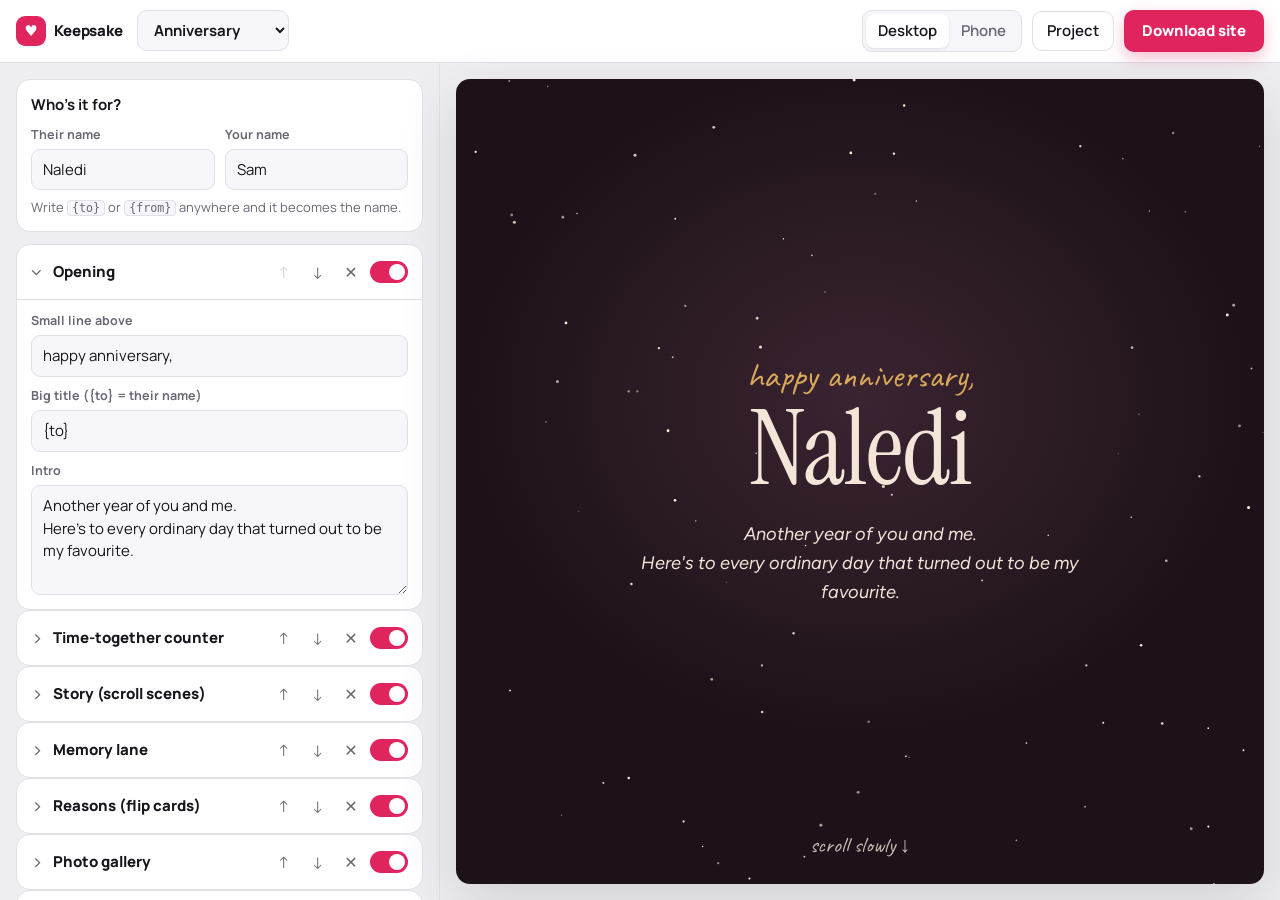
==== builder.html @ 091b1d38 "Keepsake: six love-page templates, live builder and one-file download Co-Authored-By: Claude Opus 5." ====
<!doctype html>
<html lang="en">
<head>
  <meta charset="utf-8">
  <meta name="viewport" content="width=device-width, initial-scale=1">
  <title>Keepsake Builder</title>
  <link rel="preconnect" href="https://fonts.googleapis.com">
  <link rel="preconnect" href="https://fonts.gstatic.com" crossorigin>
  <link href="https://fonts.googleapis.com/css2?family=Manrope:wght@400..800&family=Gochi+Hand&display=swap" rel="stylesheet">
  <link rel="stylesheet" href="builder.css">
</head>
<body>
  <header class="bar">
    <a class="brand" href="index.html" aria-label="All templates"><span class="brand-mark">♥</span><span class="brand-name">Keepsake</span></a>
    <label class="tpl-pick">
      <span class="sr">Template</span>
      <select id="tpl"></select>
    </label>
    <div class="bar-actions">
      <div class="seg" role="group" aria-label="Preview size">
        <button type="button" data-view="desktop" aria-pressed="true">Desktop</button>
        <button type="button" data-view="phone" aria-pressed="false">Phone</button>
      </div>
      <details class="more">
        <summary>Project</summary>
        <div class="menu">
          <button type="button" id="save-json">Save project file</button>
          <label class="menu-file">Open project file<input type="file" id="load-json" accept="application/json,.json"></label>
          <button type="button" id="reset">Start this template over</button>
        </div>
      </details>
      <button class="primary" type="button" id="download">Download site</button>
    </div>
  </header>

  <div class="tabs" role="tablist">
    <button type="button" role="tab" aria-selected="true" data-tab="edit">Edit</button>
    <button type="button" role="tab" aria-selected="false" data-tab="preview">Preview</button>
  </div>

  <main class="work" data-tab="edit">
    <section class="panel" aria-label="Edit content">
      <div class="card who">
        <h2>Who's it for?</h2>
        <div class="row2">
          <label class="f"><span>Their name</span><input type="text" id="to" autocomplete="off"></label>
          <label class="f"><span>Your name</span><input type="text" id="from" autocomplete="off"></label>
        </div>
        <p class="hint">Write <code>{to}</code> or <code>{from}</code> anywhere and it becomes the name.</p>
      </div>
      <div id="sections"></div>
      <div class="card add">
        <label class="f"><span>Add a section</span>
          <span class="add-row"><select id="add-type"></select><button type="button" id="add-btn">Add</button></span>
        </label>
      </div>
      <p class="saved hint" id="saved" aria-live="polite"></p>
    </section>

    <section class="stage" aria-label="Live preview">
      <div class="frame-wrap" data-view="desktop">
        <iframe id="preview" title="Live preview" src="about:blank"></iframe>
      </div>
    </section>
  </main>

  <div class="toast" id="toast" role="status" aria-live="polite"></div>

  <script src="engine/templates.js"></script>
  <script src="builder.js"></script>
</body>
</html>
---- builder.css ----
:root {
  --bg: #EEEDF2; --panel: #FFFFFF; --ink: #17161C; --muted: #6A6875; --line: #E1DFE8;
  --brand: #E0245E; --brand-ink: #FFFFFF; --soft: #F7F6FA;
  --ui: "Manrope", system-ui, sans-serif; --hand: "Gochi Hand", cursive;
}
*, *::before, *::after { box-sizing: border-box; }
html, body { height: 100%; }
body { margin: 0; background: var(--bg); color: var(--ink); font-family: var(--ui); font-size: 15px; line-height: 1.45; display: flex; flex-direction: column; }
button, input, select, textarea { font: inherit; color: inherit; }
:focus-visible { outline: 2px solid var(--brand); outline-offset: 2px; }
.sr { position: absolute; width: 1px; height: 1px; overflow: hidden; clip: rect(0 0 0 0); }
code { background: var(--soft); border: 1px solid var(--line); border-radius: 4px; padding: 0 4px; font-size: .9em; }

/* top bar */
.bar { display: flex; align-items: center; gap: 14px; padding: 10px 16px; background: var(--panel); border-bottom: 1px solid var(--line); flex-wrap: wrap; }
.brand { display: flex; align-items: center; gap: 8px; text-decoration: none; color: var(--ink); font-weight: 800; letter-spacing: -.01em; }
.brand-mark { width: 30px; height: 30px; display: grid; place-items: center; border-radius: 9px; background: var(--brand); color: #fff; font-size: 15px; }
.tpl-pick select { padding: 8px 32px 8px 12px; border-radius: 10px; border: 1px solid var(--line); background: var(--soft); font-weight: 700; }
.bar-actions { margin-left: auto; display: flex; align-items: center; gap: 10px; }
.seg { display: inline-flex; background: var(--soft); border: 1px solid var(--line); border-radius: 10px; padding: 3px; }
.seg button { border: 0; background: none; padding: 6px 12px; border-radius: 8px; cursor: pointer; font-weight: 600; color: var(--muted); }
.seg button[aria-pressed="true"] { background: var(--panel); color: var(--ink); box-shadow: 0 1px 3px rgba(0,0,0,.1); }
.more { position: relative; }
.more summary { list-style: none; cursor: pointer; padding: 8px 14px; border-radius: 10px; border: 1px solid var(--line); font-weight: 600; }
.more summary::-webkit-details-marker { display: none; }
.menu { position: absolute; right: 0; top: calc(100% + 6px); z-index: 20; background: var(--panel); border: 1px solid var(--line); border-radius: 12px; box-shadow: 0 16px 40px rgba(0,0,0,.14); padding: 6px; min-width: 220px; display: grid; }
.menu button, .menu-file { text-align: left; border: 0; background: none; padding: 10px 12px; border-radius: 8px; cursor: pointer; font-weight: 600; }
.menu button:hover, .menu-file:hover { background: var(--soft); }
.menu-file input { display: none; }
.primary { border: 0; background: var(--brand); color: var(--brand-ink); padding: 10px 18px; border-radius: 10px; font-weight: 800; cursor: pointer; box-shadow: 0 6px 16px rgba(224,36,94,.28); }
.primary:disabled { opacity: .6; cursor: progress; }

.tabs { display: none; }

/* work area */
.work { flex: 1; min-height: 0; display: grid; grid-template-columns: minmax(340px, 440px) 1fr; }
.panel { overflow-y: auto; padding: 16px; display: flex; flex-direction: column; gap: 12px; border-right: 1px solid var(--line); }
.stage { min-height: 0; display: grid; place-items: stretch; padding: 16px; }
.frame-wrap { height: 100%; width: 100%; margin: 0 auto; background: #fff; border-radius: 14px; overflow: hidden; box-shadow: 0 20px 60px rgba(0,0,0,.12); transition: width .35s ease; }
.frame-wrap[data-view="phone"] { width: 390px; max-width: 100%; border-radius: 32px; border: 10px solid #17161C; }
iframe { width: 100%; height: 100%; border: 0; display: block; }

/* cards & fields */
.card { background: var(--panel); border: 1px solid var(--line); border-radius: 14px; padding: 14px; }
.card h2 { font-size: 15px; margin: 0 0 10px; }
.hint { color: var(--muted); font-size: 13px; margin: 8px 0 0; }
.row2 { display: grid; grid-template-columns: 1fr 1fr; gap: 10px; }
.f { display: grid; gap: 5px; margin-top: 10px; }
.f:first-child { margin-top: 0; }
.row2 .f { margin-top: 0; }
.f > span { font-size: 12.5px; font-weight: 700; color: var(--muted); }
.f input[type="text"], .f input[type="number"], .f input[type="datetime-local"], .f textarea, .f select {
  width: 100%; padding: 9px 11px; border-radius: 9px; border: 1px solid var(--line); background: var(--soft);
}
.f textarea { resize: vertical; min-height: 84px; line-height: 1.5; }
.f input:focus, .f textarea:focus, .f select:focus { background: #fff; border-color: var(--brand); outline: none; }

.sec-card { padding: 0; overflow: hidden; }
.sec-card > summary { list-style: none; display: flex; align-items: center; gap: 10px; padding: 12px 14px; cursor: pointer; }
.sec-card > summary::-webkit-details-marker { display: none; }
.sec-card > summary::before { content: "›"; font-size: 20px; line-height: 1; color: var(--muted); transition: transform .2s ease; }
.sec-card[open] > summary::before { transform: rotate(90deg); }
.sec-name { font-weight: 800; flex: 1; }
.sec-card.off .sec-name { color: var(--muted); text-decoration: line-through; }
.sec-tools { display: flex; align-items: center; gap: 4px; }
.icon { border: 0; background: none; width: 30px; height: 30px; border-radius: 8px; cursor: pointer; color: var(--muted); font-size: 16px; }
.icon:hover { background: var(--soft); color: var(--ink); }
.icon:disabled { opacity: .3; cursor: default; }
.switch { position: relative; width: 38px; height: 22px; flex: 0 0 auto; }
.switch input { position: absolute; inset: 0; opacity: 0; cursor: pointer; margin: 0; }
.switch span { position: absolute; inset: 0; border-radius: 22px; background: #CFCBD8; transition: background .2s ease; pointer-events: none; }
.switch span::after { content: ""; position: absolute; top: 3px; left: 3px; width: 16px; height: 16px; border-radius: 50%; background: #fff; transition: transform .2s ease; }
.switch input:checked + span { background: var(--brand); }
.switch input:checked + span::after { transform: translateX(16px); }
.switch input:focus-visible + span { outline: 2px solid var(--brand); outline-offset: 2px; }
.sec-body { padding: 0 14px 14px; border-top: 1px solid var(--line); padding-top: 12px; }

.items { display: grid; gap: 10px; margin-top: 10px; }
.item { border: 1px dashed var(--line); border-radius: 12px; padding: 12px; background: var(--soft); position: relative; }
.item-head { display: flex; justify-content: space-between; align-items: center; font-size: 12.5px; font-weight: 800; color: var(--muted); margin-bottom: 4px; }
.item .f input, .item .f textarea { background: #fff; }
.ghost-btn { border: 1px dashed var(--line); background: none; border-radius: 10px; padding: 9px; font-weight: 700; cursor: pointer; color: var(--muted); width: 100%; }
.ghost-btn:hover { border-color: var(--brand); color: var(--brand); }

.img-pick { display: flex; align-items: center; gap: 10px; }
.thumb { width: 64px; height: 64px; border-radius: 10px; object-fit: cover; background: repeating-linear-gradient(45deg, #ECEAF1 0 8px, #F6F5F9 8px 16px); border: 1px solid var(--line); flex: 0 0 auto; }
.file-btn { position: relative; overflow: hidden; display: inline-flex; align-items: center; padding: 8px 12px; border-radius: 9px; border: 1px solid var(--line); background: #fff; font-weight: 700; cursor: pointer; }
.file-btn input { position: absolute; inset: 0; opacity: 0; cursor: pointer; }
.link-btn { border: 0; background: none; color: var(--muted); text-decoration: underline; cursor: pointer; padding: 4px; }
.thumbs { display: grid; grid-template-columns: repeat(auto-fill, minmax(70px, 1fr)); gap: 8px; margin-top: 4px; }
.thumbs .t { position: relative; }
.thumbs .t img { width: 100%; aspect-ratio: 1; object-fit: cover; border-radius: 9px; display: block; }
.thumbs .t button { position: absolute; top: 3px; right: 3px; width: 22px; height: 22px; border-radius: 50%; border: 0; background: rgba(0,0,0,.6); color: #fff; cursor: pointer; line-height: 1; }
.thumbs .file-btn { justify-content: center; aspect-ratio: 1; border-style: dashed; color: var(--muted); font-size: 12px; text-align: center; padding: 4px; }

.add-row { display: flex; gap: 8px; }
.add-row select { flex: 1; }
.add-row button { border: 0; background: var(--ink); color: #fff; border-radius: 9px; padding: 0 16px; font-weight: 700; cursor: pointer; }

.toast { position: fixed; left: 50%; bottom: 22px; transform: translate(-50%, 20px); background: var(--ink); color: #fff; padding: 12px 18px; border-radius: 12px; font-weight: 600; opacity: 0; transition: opacity .3s ease, transform .3s ease; pointer-events: none; z-index: 40; max-width: calc(100vw - 32px); }
.toast.show { opacity: 1; transform: translate(-50%, 0); }

@media (max-width: 860px) {
  .bar { gap: 8px; }
  .seg { display: none; }
  .brand-name { display: none; }
  .tabs { display: grid; grid-template-columns: 1fr 1fr; background: var(--panel); border-bottom: 1px solid var(--line); }
  .tabs button { border: 0; background: none; padding: 10px; font-weight: 700; color: var(--muted); border-bottom: 2px solid transparent; cursor: pointer; }
  .tabs button[aria-selected="true"] { color: var(--ink); border-bottom-color: var(--brand); }
  .work { grid-template-columns: 1fr; }
  .work[data-tab="edit"] .stage { display: none; }
  .work[data-tab="preview"] .panel { display: none; }
  .panel { border-right: 0; }
  .stage { padding: 0; }
  .frame-wrap, .frame-wrap[data-view="phone"] { width: 100%; border-radius: 0; border: 0; box-shadow: none; }
}
@media (prefers-reduced-motion: reduce) { * { transition-duration: .01ms !important; } }
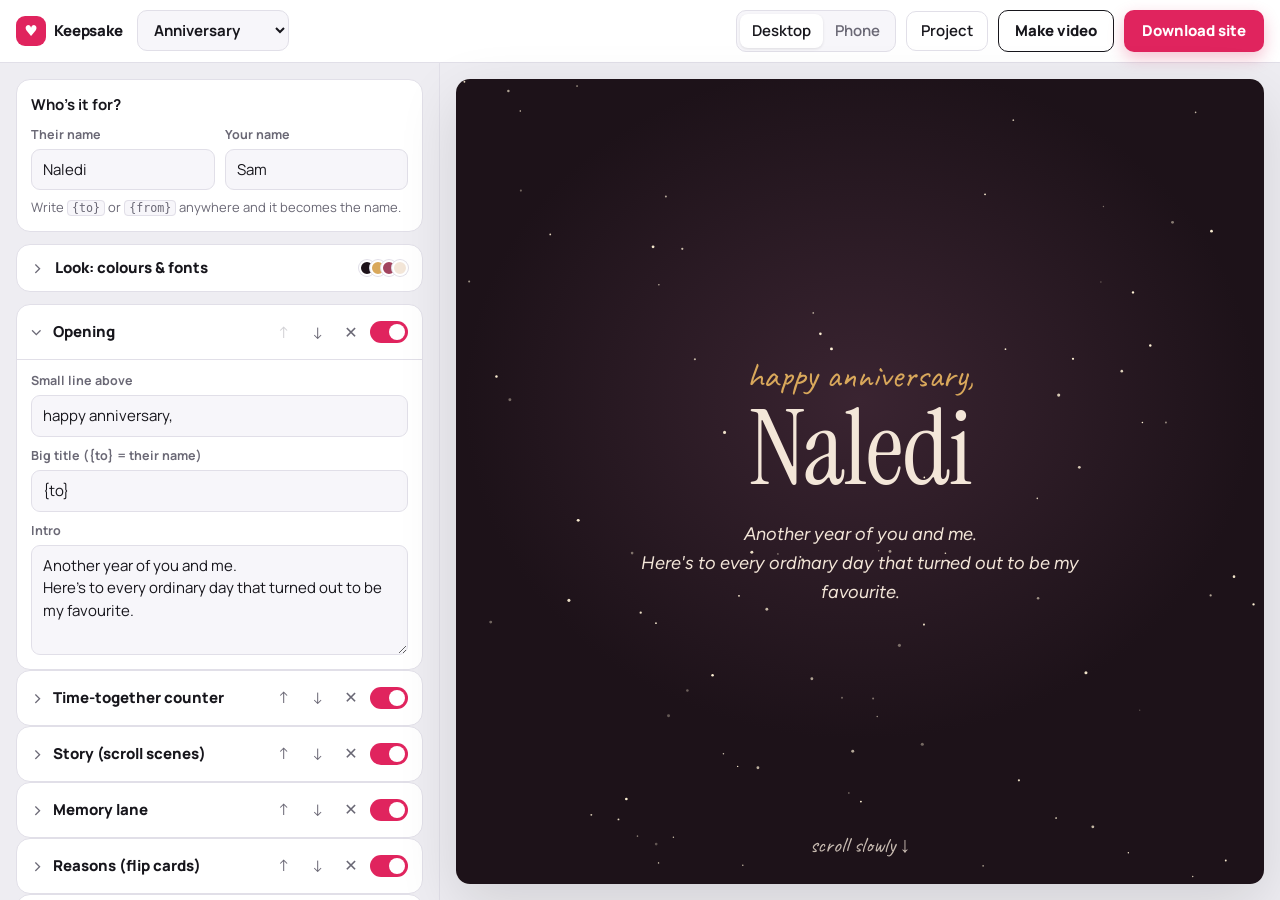
==== commit 1ab8570b: "Look panel (palettes, colour pickers, font pairings, type controls) and in-browser video render Co-A" ====
--- a/builder.html
+++ b/builder.html
@@ -29,6 +29,7 @@
           <button type="button" id="reset">Start this template over</button>
         </div>
       </details>
+      <button class="secondary" type="button" id="make-video">Make video</button>
       <button class="primary" type="button" id="download">Download site</button>
     </div>
   </header>
@@ -48,6 +49,7 @@
         </div>
         <p class="hint">Write <code>{to}</code> or <code>{from}</code> anywhere and it becomes the name.</p>
       </div>
+      <div id="look"></div>
       <div id="sections"></div>
       <div class="card add">
         <label class="f"><span>Add a section</span>
@@ -67,6 +69,9 @@
   <div class="toast" id="toast" role="status" aria-live="polite"></div>
 
   <script src="engine/templates.js"></script>
+  <script src="engine/catalog.js"></script>
   <script src="builder.js"></script>
+  <script src="look.js"></script>
+  <script src="video.js"></script>
 </body>
 </html>
--- a/builder.css
+++ b/builder.css
@@ -115,3 +115,60 @@
   .frame-wrap, .frame-wrap[data-view="phone"] { width: 100%; border-radius: 0; border: 0; box-shadow: none; }
 }
 @media (prefers-reduced-motion: reduce) { * { transition-duration: .01ms !important; } }
+
+.icon.armed { width: auto; padding: 0 8px; background: var(--brand); color: #fff; font-weight: 800; font-size: 12px; }
+.menu button.armed { background: var(--brand); color: #fff; }
+
+/* secondary button */
+.secondary { border: 1px solid var(--ink); background: var(--panel); color: var(--ink); padding: 9px 16px; border-radius: 10px; font-weight: 800; cursor: pointer; }
+.secondary:hover { background: var(--ink); color: #fff; }
+
+/* look panel */
+.look > summary { gap: 12px; }
+.look-peek { display: inline-flex; }
+.look-peek i { width: 16px; height: 16px; border-radius: 50%; border: 2px solid var(--panel); margin-left: -5px; box-shadow: 0 0 0 1px var(--line); }
+.pals { display: grid; grid-template-columns: repeat(auto-fill, minmax(92px, 1fr)); gap: 8px; }
+.pal { border: 1px solid var(--line); background: var(--panel); border-radius: 12px; padding: 6px; cursor: pointer; display: grid; gap: 5px; text-align: left; }
+.pal[aria-checked="true"] { border-color: var(--brand); box-shadow: 0 0 0 2px var(--brand); }
+.pal-sw { height: 38px; border-radius: 8px; display: flex; align-items: flex-end; gap: 3px; padding: 6px; border: 1px solid rgba(0,0,0,.06); }
+.pal-sw i { width: 12px; height: 12px; border-radius: 50%; }
+.pal-name { font-size: 11.5px; font-weight: 700; color: var(--muted); line-height: 1.2; }
+.sub { margin-top: 10px; border: 1px solid var(--line); border-radius: 10px; padding: 8px 12px; background: var(--soft); }
+.sub > summary { cursor: pointer; font-weight: 700; font-size: 13px; color: var(--muted); }
+.clrs { display: grid; grid-template-columns: repeat(auto-fill, minmax(130px, 1fr)); gap: 8px; margin-top: 10px; }
+.clr { display: flex; align-items: center; gap: 8px; font-size: 13px; font-weight: 600; cursor: pointer; }
+.clr input { width: 34px; height: 34px; border: 1px solid var(--line); border-radius: 9px; padding: 2px; background: #fff; cursor: pointer; flex: 0 0 auto; }
+.pairs { display: grid; grid-template-columns: repeat(auto-fill, minmax(150px, 1fr)); gap: 8px; }
+.pair { border: 1px solid var(--line); background: var(--panel); border-radius: 12px; padding: 10px 12px; cursor: pointer; display: grid; gap: 2px; text-align: left; }
+.pair[aria-checked="true"] { border-color: var(--brand); box-shadow: 0 0 0 2px var(--brand); }
+.pair b { font-size: 19px; font-weight: 400; line-height: 1.15; }
+.pair span { font-size: 11.5px; color: var(--muted); }
+.pair em { font-style: normal; font-size: 17px; color: var(--brand); line-height: 1.1; }
+.row3 { display: grid; grid-template-columns: repeat(3, minmax(0, 1fr)); gap: 10px; margin-top: 10px; }
+.row3 .f { margin-top: 0; }
+.f output { float: right; font-weight: 600; color: var(--ink); }
+.f input[type="range"] { width: 100%; accent-color: var(--brand); }
+#look-reset { margin-top: 12px; }
+@media (max-width: 520px) { .row3 { grid-template-columns: 1fr; } }
+
+/* video dialog */
+.vid-dlg { border: 0; border-radius: 20px; padding: 0; width: min(560px, calc(100vw - 32px)); max-height: calc(100vh - 32px); box-shadow: 0 30px 80px rgba(0,0,0,.3); color: var(--ink); background: var(--panel); }
+.vid-dlg::backdrop { background: rgba(23,22,28,.6); }
+.vid-in { padding: 18px 20px 20px; display: grid; gap: 4px; }
+.vid-head { display: flex; justify-content: space-between; align-items: center; }
+.vid-head h2 { margin: 0; font-size: 19px; }
+.vid-step { display: grid; gap: 12px; }
+.seg-wide { display: grid; grid-auto-flow: column; grid-auto-columns: 1fr; width: 100%; }
+.seg-wide button { display: grid; gap: 1px; padding: 8px 6px; text-align: center; }
+.seg-wide small { font-weight: 500; font-size: 11px; color: var(--muted); }
+.primary.wide { width: 100%; padding: 13px; font-size: 15px; }
+.vid-canvas-wrap { width: 100%; max-height: 56vh; aspect-ratio: 9 / 16; margin: 0 auto; background: #111; border-radius: 14px; overflow: hidden; display: grid; place-items: center; }
+.vid-canvas-wrap canvas, .vid-canvas-wrap video { width: 100%; height: 100%; object-fit: contain; display: block; }
+.vid-bar { height: 8px; border-radius: 8px; background: var(--soft); overflow: hidden; }
+.vid-bar span { display: block; height: 100%; width: 0; background: var(--brand); transition: width .2s linear; }
+.vid-actions { display: flex; gap: 10px; }
+.vid-actions > * { flex: 1; }
+@media (max-width: 860px) { #make-video { padding: 9px 10px; } }
+.fonts-row { display: grid; gap: 10px; margin-top: 10px; }
+.fonts-row .f { margin-top: 0; grid-template-columns: 96px 1fr; align-items: center; }
+.fonts-row select { font-size: 15px; }
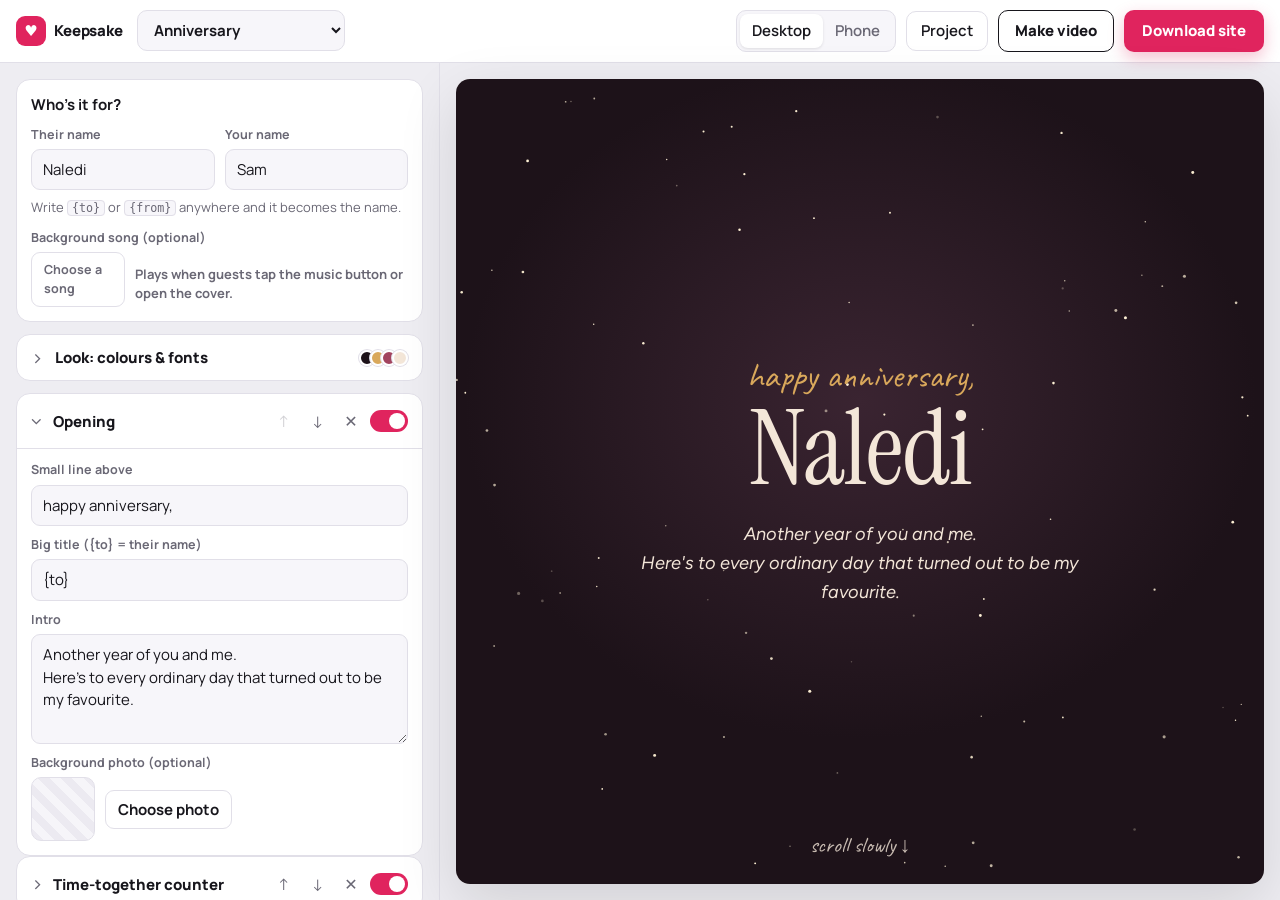
==== commit cba8eec2: "Culture themes for 11 languages, lobola/wedding/invitation templates, premium collection, creative R" ====
--- a/builder.html
+++ b/builder.html
@@ -48,6 +48,7 @@
           <label class="f"><span>Your name</span><input type="text" id="from" autocomplete="off"></label>
         </div>
         <p class="hint">Write <code>{to}</code> or <code>{from}</code> anywhere and it becomes the name.</p>
+        <div id="who-extra"></div>
       </div>
       <div id="look"></div>
       <div id="sections"></div>
@@ -69,6 +70,7 @@
   <div class="toast" id="toast" role="status" aria-live="polite"></div>
 
   <script src="engine/templates.js"></script>
+  <script src="engine/templates-heritage.js"></script>
   <script src="engine/catalog.js"></script>
   <script src="builder.js"></script>
   <script src="look.js"></script>
--- a/builder.css
+++ b/builder.css
@@ -172,3 +172,10 @@
 .fonts-row { display: grid; gap: 10px; margin-top: 10px; }
 .fonts-row .f { margin-top: 0; grid-template-columns: 96px 1fr; align-items: center; }
 .fonts-row select { font-size: 15px; }
+
+/* guest links */
+.guestlinks .gl-base, .guestlinks .gl-list { width: 100%; padding: 9px 11px; border-radius: 9px; border: 1px solid var(--line); background: #fff; font: inherit; }
+.gl-out { display: grid; gap: 8px; margin-top: 6px; }
+.gl-row { display: grid; gap: 2px; padding: 8px 10px; border-radius: 9px; background: #fff; border: 1px solid var(--line); font-size: 13px; }
+.gl-url { color: var(--muted); word-break: break-all; font-size: 12px; }
+#who-extra .f { margin-top: 12px; }
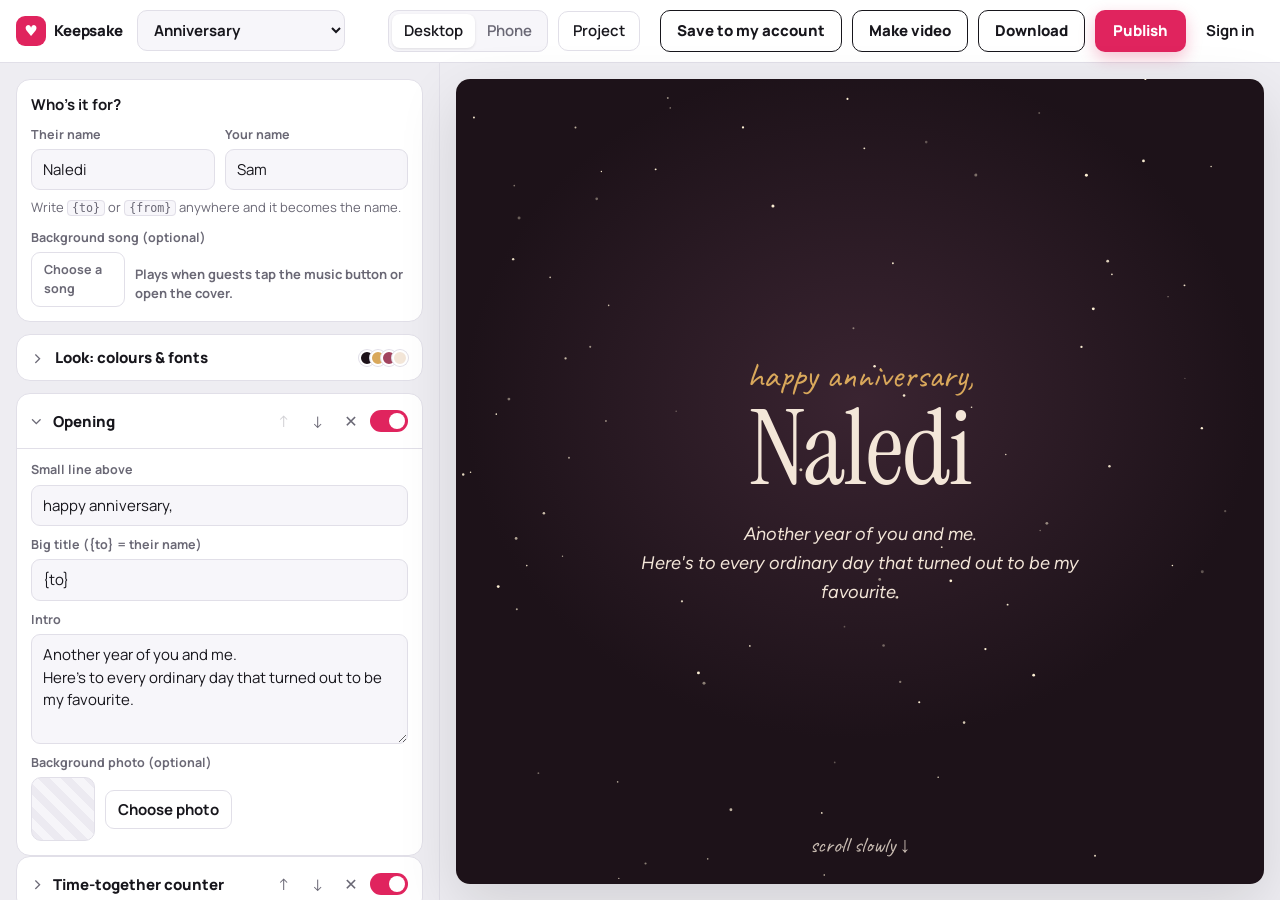
==== commit 84120734: "Accounts, cloud save, publishing at /p/:slug, RSVPs to database, dashboard, pricing and admin Co-Aut" ====
--- a/builder.html
+++ b/builder.html
@@ -8,6 +8,7 @@
   <link rel="preconnect" href="https://fonts.gstatic.com" crossorigin>
   <link href="https://fonts.googleapis.com/css2?family=Manrope:wght@400..800&family=Gochi+Hand&display=swap" rel="stylesheet">
   <link rel="stylesheet" href="builder.css">
+  <link rel="stylesheet" href="app.css">
 </head>
 <body>
   <header class="bar">
@@ -27,10 +28,15 @@
           <button type="button" id="save-json">Save project file</button>
           <label class="menu-file">Open project file<input type="file" id="load-json" accept="application/json,.json"></label>
           <button type="button" id="reset">Start this template over</button>
+          <a class="menu-link" href="dashboard.html">My projects</a>
         </div>
       </details>
+      <span class="cloud-state" id="cloud-state" aria-live="polite"></span>
+      <button class="secondary" type="button" id="cloud-save">Save to my account</button>
       <button class="secondary" type="button" id="make-video">Make video</button>
-      <button class="primary" type="button" id="download">Download site</button>
+      <button class="secondary" type="button" id="download">Download</button>
+      <button class="primary" type="button" id="publish">Publish</button>
+      <span data-account></span>
     </div>
   </header>
 
@@ -69,6 +75,9 @@
 
   <div class="toast" id="toast" role="status" aria-live="polite"></div>
 
+  <script src="vendor/supabase-2.45.4.js"></script>
+  <script src="config.js"></script>
+  <script src="cloud.js"></script>
   <script src="engine/templates.js"></script>
   <script src="engine/templates-heritage.js"></script>
   <script src="engine/catalog.js"></script>
--- a/builder.css
+++ b/builder.css
@@ -29,6 +29,15 @@
 .menu-file input { display: none; }
 .primary { border: 0; background: var(--brand); color: var(--brand-ink); padding: 10px 18px; border-radius: 10px; font-weight: 800; cursor: pointer; box-shadow: 0 6px 16px rgba(224,36,94,.28); }
 .primary:disabled { opacity: .6; cursor: progress; }
+.menu-link { padding: 10px 12px; border-radius: 8px; font-weight: 600; color: var(--ink); text-decoration: none; }
+.menu-link:hover { background: var(--soft); }
+.cloud-state { font-size: 13px; color: var(--muted); white-space: nowrap; }
+.cloud-state.ok::before { content: "● "; color: #1E7F4F; }
+.cloud-state.busy::before { content: "● "; color: #C9A04E; }
+.cloud-state.bad { color: #B4232C; }
+.k-acc { font-weight: 700; color: var(--ink); text-decoration: none; padding: 8px 10px; border-radius: 10px; white-space: nowrap; }
+.k-acc:hover { background: var(--soft); }
+#cloud-save[hidden] { display: none; }
 
 .tabs { display: none; }
 
@@ -179,3 +188,13 @@
 .gl-row { display: grid; gap: 2px; padding: 8px 10px; border-radius: 9px; background: #fff; border: 1px solid var(--line); font-size: 13px; }
 .gl-url { color: var(--muted); word-break: break-all; font-size: 12px; }
 #who-extra .f { margin-top: 12px; }
+
+/* account bar on small screens */
+@media (max-width: 860px) {
+  .bar-actions { margin-left: 0; width: 100%; flex-wrap: wrap; gap: 6px; }
+  .bar-actions > * { flex: 1 1 auto; }
+  .bar-actions .secondary, .bar-actions .primary, .more summary { padding: 8px 10px; font-size: 14px; white-space: nowrap; text-align: center; }
+  .cloud-state { flex-basis: 100%; order: 9; }
+  .tpl-pick { flex: 1; }
+  .tpl-pick select { width: 100%; }
+}
--- a/app.css
+++ b/app.css
@@ -0,0 +1,135 @@
+/* Keepsake app pages (login, dashboard, pricing) + shared modal */
+[hidden] { display: none !important; }
+:root { --bg: #EEEDF2; --panel: #fff; --ink: #17161C; --muted: #6A6875; --line: #E1DFE8; --brand: #E0245E; --soft: #F7F6FA; --gold: #B98A2E; --ok: #1E7F4F; --bad: #B4232C; }
+.app-page { margin: 0; background: var(--bg); color: var(--ink); font-family: "Manrope", system-ui, sans-serif; line-height: 1.5; min-height: 100vh; }
+.app-page *, .app-page *::before, .app-page *::after { box-sizing: border-box; }
+.app-page :focus-visible { outline: 2px solid var(--brand); outline-offset: 3px; border-radius: 6px; }
+.app-page button, .app-page input, .app-page select, .app-page textarea { font: inherit; color: inherit; }
+.app-wrap { max-width: 1160px; margin: 0 auto; padding: 0 clamp(16px, 4vw, 40px); }
+.app-top { display: flex; align-items: center; gap: 14px; padding: 18px 0; flex-wrap: wrap; }
+.app-brand { display: flex; align-items: center; gap: 10px; font-weight: 800; color: var(--ink); text-decoration: none; }
+.app-brand .mark { width: 32px; height: 32px; display: grid; place-items: center; border-radius: 10px; background: var(--brand); color: #fff; }
+.app-nav { margin-left: auto; display: flex; gap: 6px; align-items: center; flex-wrap: wrap; }
+.app-nav a, .app-nav button { color: var(--ink); text-decoration: none; font-weight: 700; padding: 8px 12px; border-radius: 10px; border: 0; background: none; cursor: pointer; }
+.app-nav a:hover, .app-nav button:hover { background: rgba(0,0,0,.05); }
+.app-nav .cta { background: var(--ink); color: #fff; }
+.app-nav .cta:hover { background: #2c2a33; }
+.serif { font-family: "Gloock", Georgia, serif; font-weight: 400; letter-spacing: -.01em; }
+.k-plan { display: inline-block; background: linear-gradient(135deg, #8C6420, #D9B25E); color: #fff; font-size: .7rem; letter-spacing: .06em; text-transform: uppercase; padding: 2px 8px; border-radius: 999px; vertical-align: middle; }
+.k-plan.free { background: #DCDAE3; color: var(--ink); }
+
+/* buttons */
+.k-btn { display: inline-flex; align-items: center; justify-content: center; gap: 6px; border: 0; background: var(--brand); color: #fff; padding: 10px 16px; border-radius: 10px; font-weight: 800; cursor: pointer; text-decoration: none; box-shadow: 0 6px 16px rgba(224,36,94,.22); }
+.k-btn:disabled { opacity: .6; cursor: progress; }
+.k-btn.ghost { background: var(--panel); color: var(--ink); border: 1px solid var(--line); box-shadow: none; }
+.k-btn.ghost:hover { background: var(--soft); }
+.k-btn.danger { color: var(--bad); }
+.k-btn.dark { background: var(--ink); box-shadow: none; }
+.k-btn.gold { background: linear-gradient(135deg, #8C6420, #C9A04E); box-shadow: 0 6px 16px rgba(140,100,32,.28); }
+.k-btn.sm { padding: 7px 11px; font-size: .88rem; border-radius: 9px; }
+.k-row { display: flex; gap: 10px; flex-wrap: wrap; align-items: center; margin-top: 14px; }
+.k-row.end { justify-content: flex-end; }
+
+/* forms */
+.k-f { display: grid; gap: 6px; margin-top: 14px; }
+.k-f > span { font-size: .82rem; font-weight: 700; color: var(--muted); }
+.k-f input, .k-f select, .k-f textarea { width: 100%; padding: 11px 12px; border-radius: 10px; border: 1px solid var(--line); background: var(--soft); }
+.k-f input:focus, .k-f select:focus, .k-f textarea:focus { outline: none; border-color: var(--brand); background: #fff; }
+.k-msg { min-height: 1.4em; margin: 10px 0 0; font-size: .9rem; color: var(--muted); }
+.k-msg.bad { color: var(--bad); }
+.k-msg.good { color: var(--ok); }
+.k-msg a { color: inherit; font-weight: 800; }
+
+/* modal */
+.k-modal { position: fixed; inset: 0; z-index: 1000; background: rgba(15,14,20,.5); display: grid; place-items: center; padding: 16px; font-family: "Manrope", system-ui, sans-serif; color: var(--ink); animation: kfade .2s ease; }
+.k-dialog { position: relative; background: var(--panel); border-radius: 18px; padding: 24px; width: min(480px, 100%); max-height: calc(100vh - 32px); overflow: auto; box-shadow: 0 30px 80px rgba(0,0,0,.3); }
+.k-dialog.wide { width: min(980px, 100%); }
+.k-dialog h2 { margin: 0 0 4px; font-size: 1.3rem; }
+.k-sub { margin: 0; color: var(--muted); font-size: .92rem; }
+.k-x { position: absolute; top: 12px; right: 12px; width: 34px; height: 34px; border-radius: 50%; border: 0; background: var(--soft); cursor: pointer; font-size: 14px; }
+.k-slug { display: flex; align-items: center; border: 1px solid var(--line); border-radius: 10px; background: var(--soft); overflow: hidden; }
+.k-slug:focus-within { border-color: var(--brand); background: #fff; }
+.k-pre { padding: 11px 0 11px 12px; color: var(--muted); font-size: .9rem; white-space: nowrap; max-width: 55%; overflow: hidden; text-overflow: ellipsis; }
+.k-slug input { border: 0 !important; background: none !important; padding-left: 2px !important; min-width: 0; flex: 1; }
+.k-live { margin-top: 12px; padding: 12px; border-radius: 12px; background: #EEF8F2; border: 1px solid #CFE9DA; }
+.k-live a#k-link { color: var(--ok); font-weight: 800; word-break: break-all; }
+.k-live .k-row { margin-top: 10px; }
+@keyframes kfade { from { opacity: 0 } }
+
+/* auth */
+.auth { min-height: calc(100vh - 80px); display: grid; place-items: center; padding: 24px 0 60px; }
+.auth-card { background: var(--panel); border: 1px solid var(--line); border-radius: 22px; padding: clamp(22px, 4vw, 36px); width: min(440px, 100%); box-shadow: 0 30px 70px rgba(0,0,0,.08); }
+.auth-card h1 { font-size: 2rem; margin: 0; }
+.auth-card .hand { font-family: "Gochi Hand", cursive; color: var(--brand); font-size: 1.3rem; margin: 0; }
+.auth-tabs { display: grid; grid-template-columns: 1fr 1fr; background: var(--soft); border: 1px solid var(--line); border-radius: 12px; padding: 4px; margin: 18px 0 4px; }
+.auth-tabs button { border: 0; background: none; padding: 9px; border-radius: 9px; font-weight: 800; color: var(--muted); cursor: pointer; }
+.auth-tabs button[aria-selected="true"] { background: var(--panel); color: var(--ink); box-shadow: 0 1px 4px rgba(0,0,0,.1); }
+.auth-card .k-btn { width: 100%; margin-top: 18px; padding: 12px; }
+.linkish { border: 0; background: none; color: var(--muted); text-decoration: underline; cursor: pointer; padding: 0; font-size: .9rem; }
+.fine { color: var(--muted); font-size: .82rem; margin-top: 16px; }
+
+/* dashboard */
+.dash-head { display: flex; align-items: flex-end; gap: 16px; flex-wrap: wrap; padding: 3vh 0 2vh; }
+.dash-head h1 { font-size: clamp(2rem, 1.4rem + 2.4vw, 3rem); margin: 0; line-height: 1.05; }
+.dash-head p { margin: 4px 0 0; color: var(--muted); }
+.dash-head .k-row { margin: 0 0 0 auto; }
+.plan-bar { display: flex; align-items: center; gap: 12px; flex-wrap: wrap; background: var(--panel); border: 1px solid var(--line); border-radius: 14px; padding: 12px 16px; margin-bottom: 18px; }
+.plan-bar .meter { flex: 1; min-width: 160px; height: 8px; background: var(--soft); border-radius: 99px; overflow: hidden; }
+.plan-bar .meter i { display: block; height: 100%; background: var(--brand); border-radius: 99px; }
+.plan-bar small { color: var(--muted); }
+.d-tabs { display: flex; gap: 8px; margin: 0 0 16px; }
+.d-tabs button { border: 1px solid var(--line); background: var(--panel); padding: 8px 14px; border-radius: 999px; font-weight: 800; color: var(--muted); cursor: pointer; }
+.d-tabs button[aria-selected="true"] { background: var(--ink); color: #fff; border-color: var(--ink); }
+.p-grid { display: grid; grid-template-columns: repeat(auto-fill, minmax(min(100%, 300px), 1fr)); gap: 18px; padding-bottom: 8vh; }
+.p-card { background: var(--panel); border: 1px solid var(--line); border-radius: 18px; overflow: hidden; display: flex; flex-direction: column; }
+.p-shot { position: relative; aspect-ratio: 16 / 10; overflow: hidden; background: var(--soft); display: block; }
+.p-shot iframe { position: absolute; top: 0; left: 0; width: 1280px; height: 800px; border: 0; transform-origin: 0 0; pointer-events: none; }
+.p-status { position: absolute; top: 10px; left: 10px; z-index: 2; font-size: .72rem; font-weight: 800; letter-spacing: .05em; text-transform: uppercase; padding: 4px 9px; border-radius: 999px; background: rgba(255,255,255,.92); color: var(--muted); }
+.p-status.live { background: #1E7F4F; color: #fff; }
+.p-info { padding: 14px 16px 16px; display: grid; gap: 4px; flex: 1; }
+.p-info h3 { margin: 0; font-size: 1.08rem; }
+.p-info .meta { color: var(--muted); font-size: .85rem; }
+.p-info .live-link { font-size: .85rem; color: var(--ok); font-weight: 700; word-break: break-all; }
+.p-acts { display: flex; gap: 8px; flex-wrap: wrap; padding: 0 16px 16px; }
+.p-acts .k-btn { flex: 1 1 auto; }
+.empty { background: var(--panel); border: 1px dashed #CFCCD8; border-radius: 18px; padding: 48px 24px; text-align: center; }
+.empty h2 { margin: 0 0 6px; }
+.empty p { color: var(--muted); margin: 0 0 18px; }
+.tbl-wrap { overflow-x: auto; border: 1px solid var(--line); border-radius: 12px; margin-top: 14px; }
+.tbl { width: 100%; border-collapse: collapse; font-size: .9rem; background: var(--panel); }
+.tbl th, .tbl td { text-align: left; padding: 10px 12px; border-bottom: 1px solid var(--line); vertical-align: top; }
+.tbl th { background: var(--soft); font-size: .78rem; text-transform: uppercase; letter-spacing: .05em; color: var(--muted); white-space: nowrap; }
+.tbl tr:last-child td { border-bottom: 0; }
+.pill { display: inline-block; padding: 2px 9px; border-radius: 999px; font-size: .78rem; font-weight: 800; }
+.pill.yes { background: #E3F4EA; color: var(--ok); }
+.pill.no { background: #FBE6E8; color: var(--bad); }
+.stats { display: grid; grid-template-columns: repeat(auto-fit, minmax(120px, 1fr)); gap: 10px; margin-top: 14px; }
+.stat { background: var(--soft); border-radius: 12px; padding: 12px; }
+.stat b { display: block; font-size: 1.6rem; line-height: 1.1; }
+.stat span { color: var(--muted); font-size: .82rem; }
+
+/* pricing */
+.price-hero { text-align: center; padding: 5vh 0 4vh; max-width: 44rem; margin: 0 auto; }
+.price-hero h1 { font-size: clamp(2.4rem, 1.6rem + 3.6vw, 4.2rem); line-height: 1; margin: .1em 0 .3em; }
+.price-hero p { color: var(--muted); font-size: 1.1rem; margin: 0; }
+.plans { display: grid; grid-template-columns: repeat(auto-fit, minmax(min(100%, 290px), 1fr)); gap: 20px; padding-bottom: 6vh; align-items: stretch; }
+.plan { background: var(--panel); border: 1px solid var(--line); border-radius: 22px; padding: 26px; display: flex; flex-direction: column; gap: 10px; position: relative; }
+.plan.feat { border-color: #E3C98E; box-shadow: 0 0 0 1px #E3C98E inset, 0 30px 60px rgba(140,100,32,.12); }
+.plan .tag { position: absolute; top: -12px; left: 24px; background: linear-gradient(135deg, #8C6420, #D9B25E); color: #fff; font-size: .72rem; font-weight: 800; letter-spacing: .08em; text-transform: uppercase; padding: 4px 10px; border-radius: 999px; }
+.plan h2 { margin: 0; font-size: 1.3rem; }
+.plan .price { font-size: 2.6rem; font-weight: 800; letter-spacing: -.02em; line-height: 1; margin: 6px 0 0; }
+.plan .price small { font-size: .95rem; font-weight: 600; color: var(--muted); letter-spacing: 0; }
+.plan p.blurb { color: var(--muted); margin: 0; }
+.plan ul { list-style: none; padding: 0; margin: 8px 0 auto; display: grid; gap: 8px; }
+.plan li { padding-left: 26px; position: relative; }
+.plan li::before { content: "✓"; position: absolute; left: 0; top: 0; width: 18px; height: 18px; border-radius: 50%; background: #E3F4EA; color: var(--ok); font-size: .72rem; font-weight: 900; display: grid; place-items: center; margin-top: 3px; }
+.plan .k-btn { margin-top: 16px; width: 100%; padding: 12px; }
+.faq { max-width: 48rem; margin: 0 auto; padding-bottom: 8vh; }
+.faq details { background: var(--panel); border: 1px solid var(--line); border-radius: 14px; padding: 14px 18px; margin-bottom: 10px; }
+.faq summary { font-weight: 800; cursor: pointer; }
+.faq p { color: var(--muted); margin: 8px 0 0; }
+.app-foot { color: var(--muted); font-size: .88rem; padding: 3vh 0 6vh; display: flex; gap: 16px; flex-wrap: wrap; }
+.app-foot a { color: var(--muted); }
+.skeleton { height: 260px; border-radius: 18px; background: linear-gradient(90deg, #E6E4EC, #F2F1F5, #E6E4EC); background-size: 200% 100%; animation: shim 1.2s linear infinite; }
+@keyframes shim { to { background-position: -200% 0 } }
+@media (prefers-reduced-motion: reduce) { .skeleton, .k-modal { animation: none; } }
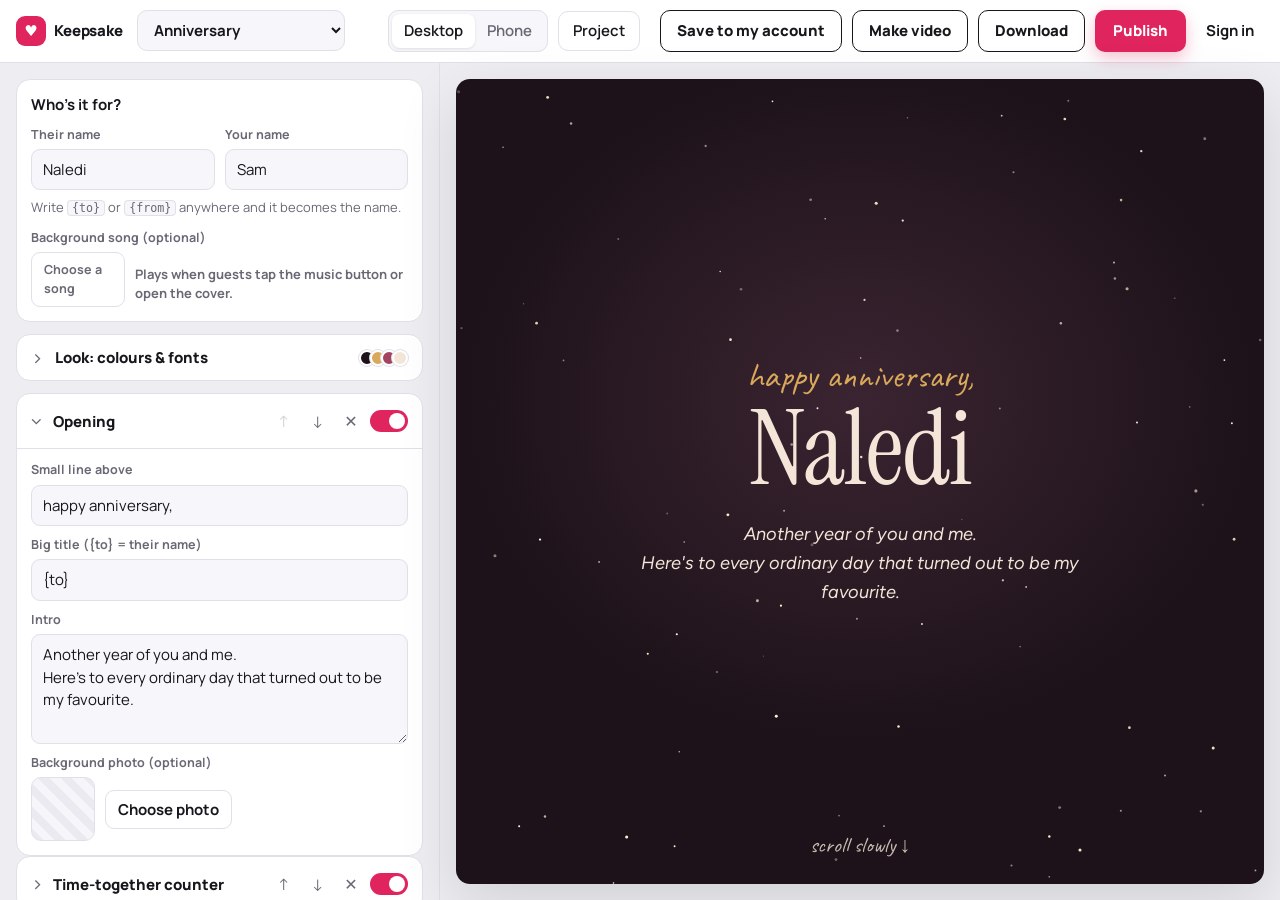
==== commit d14a7ae3: "Drafts always kept on the device (with or without account), offline editing and sync, Continue editi" ====
--- a/builder.html
+++ b/builder.html
@@ -84,5 +84,6 @@
   <script src="builder.js"></script>
   <script src="look.js"></script>
   <script src="video.js"></script>
+  <script src="sw-register.js"></script>
 </body>
 </html>
